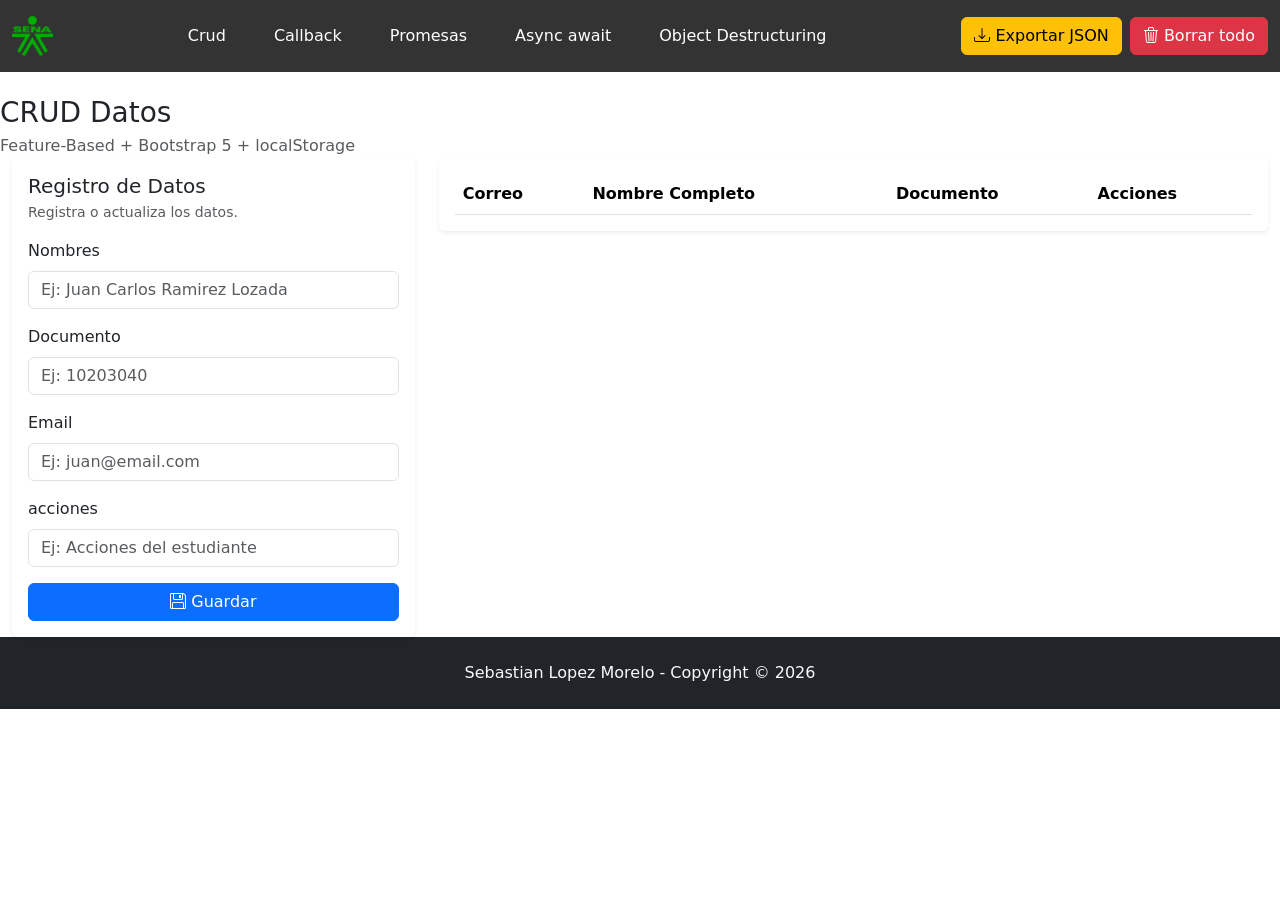
==== index.html @ 9f65f01b "Update and rename index .html to index.html" ====
<!DOCTYPE html>
<html lang="es-CO">

<head>
    <meta charset="UTF-8">
    <meta name="viewport" content="width=device-width, initial-scale=1.0">
    <title>CRUD Datos | Feature-Based + Bootstrap 5</title>
    <!--Favicon-->
    <link rel="shortcut icon" href="logosena.png" type="image/x-icon">
    <link rel="stylesheet" href="styles.css">
    <!-- Link Favicon Ctrl + Shift + R (Chrome cacheándolo)-->

    <!--SEO Tags-->
    <meta name="author" content="CRUD Datos | Feature-Based + Bootstrap 5">
    <meta name="description" content="Aplicativo web Bootstrap">
    <meta name="keywords" content="SENA, sena, Sena">

    <!--Optimization Tags-->
    <meta name="theme-color" content="#000000">
    <meta name="MobileOptimized" content="width">
    <meta name="HandhledFriendly" content="true">
    <meta name="mobile-web-app-capable" content="yes">
    <meta name="apple-mobile-web-app-status-bar-style" content="black-traslucent">

    <!-- Bootstrap 5 CSS -->
    <link href="https://cdn.jsdelivr.net/npm/bootstrap@5.3.3/dist/css/bootstrap.min.css" rel="stylesheet"
        integrity="sha384-QWTKZyjpPEjISv5WaRU9OFeRpok6YctnYmDr5pNlyT2bRjXh0JMhjY6hW+ALEwIH" crossorigin="anonymous" />

    <link rel="stylesheet" href="styles.css">

    <!-- Bootstrap Icons -->
    <link href="https://cdn.jsdelivr.net/npm/bootstrap-icons@1.11.3/font/bootstrap-icons.min.css" rel="stylesheet" />
</head>

<body>

    <header
        class="container-fluid py-3 d-flex flex-column flex-md-row justify-content-between align-items-md-center gap-3 mb-4"
        style="background-color: rgb(52, 51, 51);">
        <img src="logosena.png" alt="Logo SENA" class="logo"  class="img-fluid" style="height: 40px;"> 

        <div class="d-flex gap-5">
            <a href="index .html" class="text-white text-decoration-none">Crud</a>
            <a href="callback.html" class="text-white text-decoration-none">Callback</a>
            <a href="promesas.html" class="text-white text-decoration-none">Promesas</a>
            <a href="asyncawait.html" class="text-white text-decoration-none">Async await</a>
            <a href="objectdestructuring.html" class="text-white text-decoration-none">Object Destructuring</a>
        </div>
        <div class="d-flex gap-2">
            <button class="btn btn-warning" id="btnExportar">
                <i class="bi bi-download"></i> Exportar JSON
            </button>
            <button class="btn btn-danger" id="btnBorrarTodo">
                <i class="bi bi-trash3"></i> Borrar todo
            </button>
        </div>
    </header>


    <div>
        <p class="h3 mb-1">CRUD Datos</p>
        <p class="text-muted mb-0">Feature-Based + Bootstrap 5 + localStorage</p>
    </div>

    <main class="container-fluid">
        <div class="row g-4">

            <!-- FORM -->
            <div class="col-12 col-lg-4">
                <div class="card border-0 shadow-sm">
                    <div class="card-body">
                        <h2 class="h5 mb-1">Registro de Datos</h2>
                        <p class="text-muted small mb-3">Registra o actualiza los datos.</p>

                        <form id="studentForm" autocomplete="off">
                            <input type="hidden" id="studentId" />

                            <div class="mb-3">
                                <label class="form-label">Nombres</label>
                                <input class="form-control" id="name" required
                                    placeholder="Ej: Juan Carlos Ramirez Lozada" />
                            </div>

                            <div class="mb-3">
                                <label class="form-label">Documento</label>
                                <input class="form-control" id="doc" required placeholder="Ej: 10203040" />
                            </div>

                            <div class="mb-3">
                                <label class="form-label">Email</label>
                                <input type="email" class="form-control" id="email" required
                                    placeholder="Ej: juan@email.com" />
                            </div>

                            <div class="mb-3">
                                <label class="form-label">acciones</label>
                                <input type="number" class="form-control" id="accio" required
                                    placeholder="Ej: Acciones del estudiante" />
                            </div>

                            <div class="d-grid gap-2">
                                <!-- IMPORTANTE: type="button" para evitar recarga -->
                                <button class="btn btn-primary" type="button" id="btnAdd" onclick="addData()">
                                    <i class="bi bi-floppy"></i> Guardar
                                </button>

                                <button class="btn btn-outline-warning" type="button" id="btnUpdate">
                                    <i class="bi bi-arrow-counterclockwise"></i> Editar
                                </button>
                            </div>
                        </form>
                    </div>
                </div>
            </div>

            <!-- TABLE -->
            <div class="col-12 col-lg-8">
                <div class="card border-0 shadow-sm">
                    <div class="card-body">

                        <div class="table-responsive" id="tableData">
                            <table class="table table-striped table-hover align-middle mb-0">
                                <thead>
                                    <tr>
                                        <th scope="col">Correo</th>
                                        <th scope="col">Nombre Completo</th>
                                        <th scope="col">Documento</th>
                                        <th scope="col">Acciones</th>
                                    </tr>
                                </thead>
                                <tbody></tbody>
                            </table>
                        </div>
                        <div id="emptyState" class="text-center py-4 d-none"></div>
                    </div>
                </div>
            </div>

        </div>
    </main>

    <footer class="bg-dark">
        <p class="py-4 text-center text-light mb-0">Sebastian Lopez Morelo - Copyright © 2026</p>
    </footer>

    <!-- Bootstrap 5 JS Bundle -->
    <script src="https://cdn.jsdelivr.net/npm/bootstrap@5.3.3/dist/js/bootstrap.bundle.min.js"
        integrity="sha384-YvpcrYf0tY3lHB60NNkmXc5s9fDVZLESaAA55NDzOxhy9GkcIdslK1eN7N6jIeHz" crossorigin="anonymous">
        </script>
    <script src="main.js"></script>

</body>

</html>
---- styles.css ----
#btnUpdate {
  display: none;
}
---- styles.css ----
#btnUpdate {
  display: none;
}
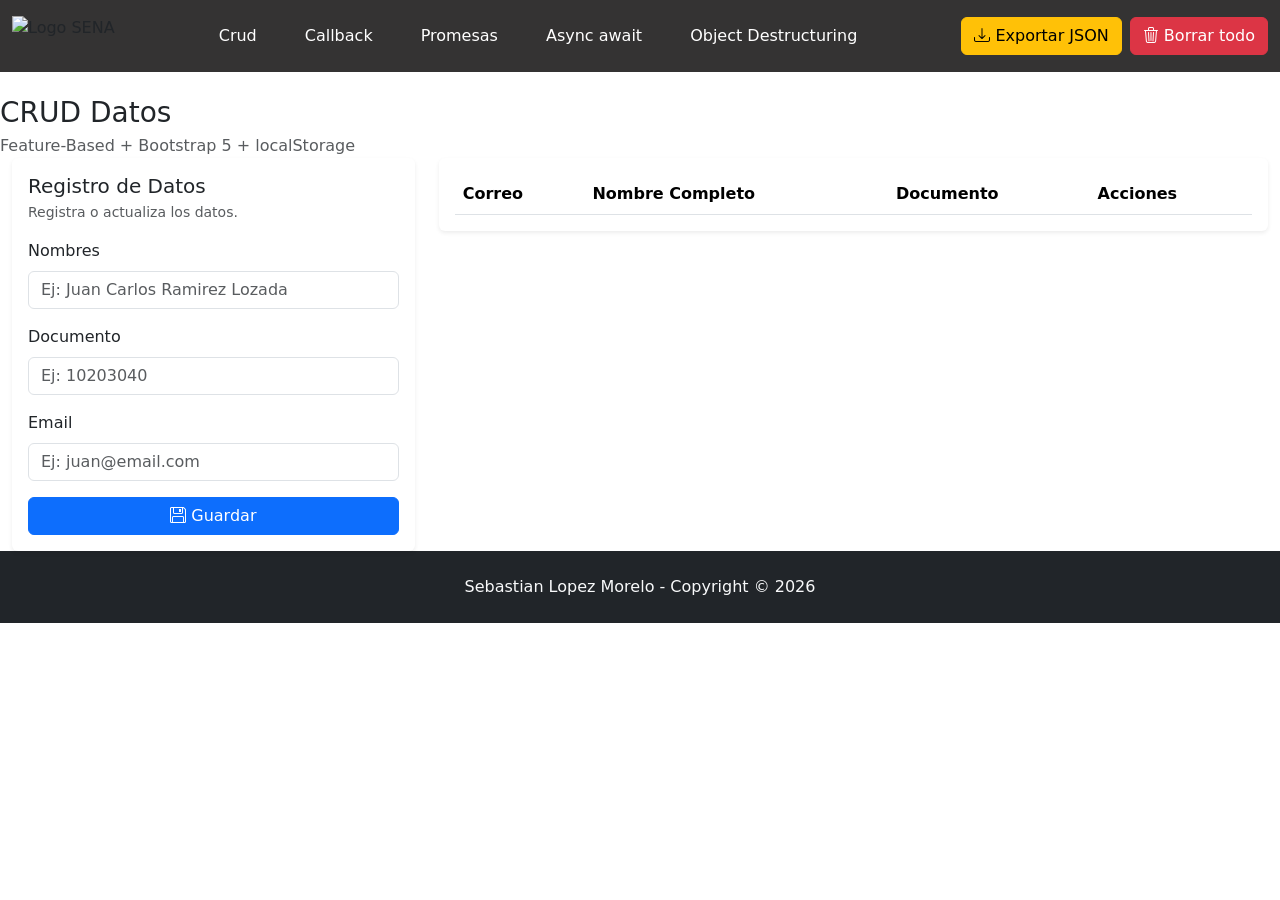
==== commit e95311d4: "Primer commit" ====
--- a/index.html
+++ b/index.html
@@ -1,154 +1,150 @@
-<!DOCTYPE html>
-<html lang="es-CO">
-
-<head>
-    <meta charset="UTF-8">
-    <meta name="viewport" content="width=device-width, initial-scale=1.0">
-    <title>CRUD Datos | Feature-Based + Bootstrap 5</title>
-    <!--Favicon-->
-    <link rel="shortcut icon" href="logosena.png" type="image/x-icon">
-    <link rel="stylesheet" href="styles.css">
-    <!-- Link Favicon Ctrl + Shift + R (Chrome cacheándolo)-->
-
-    <!--SEO Tags-->
-    <meta name="author" content="CRUD Datos | Feature-Based + Bootstrap 5">
-    <meta name="description" content="Aplicativo web Bootstrap">
-    <meta name="keywords" content="SENA, sena, Sena">
-
-    <!--Optimization Tags-->
-    <meta name="theme-color" content="#000000">
-    <meta name="MobileOptimized" content="width">
-    <meta name="HandhledFriendly" content="true">
-    <meta name="mobile-web-app-capable" content="yes">
-    <meta name="apple-mobile-web-app-status-bar-style" content="black-traslucent">
-
-    <!-- Bootstrap 5 CSS -->
-    <link href="https://cdn.jsdelivr.net/npm/bootstrap@5.3.3/dist/css/bootstrap.min.css" rel="stylesheet"
-        integrity="sha384-QWTKZyjpPEjISv5WaRU9OFeRpok6YctnYmDr5pNlyT2bRjXh0JMhjY6hW+ALEwIH" crossorigin="anonymous" />
-
-    <link rel="stylesheet" href="styles.css">
-
-    <!-- Bootstrap Icons -->
-    <link href="https://cdn.jsdelivr.net/npm/bootstrap-icons@1.11.3/font/bootstrap-icons.min.css" rel="stylesheet" />
-</head>
-
-<body>
-
-    <header
-        class="container-fluid py-3 d-flex flex-column flex-md-row justify-content-between align-items-md-center gap-3 mb-4"
-        style="background-color: rgb(52, 51, 51);">
-        <img src="logosena.png" alt="Logo SENA" class="logo"  class="img-fluid" style="height: 40px;"> 
-
-        <div class="d-flex gap-5">
-            <a href="index .html" class="text-white text-decoration-none">Crud</a>
-            <a href="callback.html" class="text-white text-decoration-none">Callback</a>
-            <a href="promesas.html" class="text-white text-decoration-none">Promesas</a>
-            <a href="asyncawait.html" class="text-white text-decoration-none">Async await</a>
-            <a href="objectdestructuring.html" class="text-white text-decoration-none">Object Destructuring</a>
-        </div>
-        <div class="d-flex gap-2">
-            <button class="btn btn-warning" id="btnExportar">
-                <i class="bi bi-download"></i> Exportar JSON
-            </button>
-            <button class="btn btn-danger" id="btnBorrarTodo">
-                <i class="bi bi-trash3"></i> Borrar todo
-            </button>
-        </div>
-    </header>
-
-
-    <div>
-        <p class="h3 mb-1">CRUD Datos</p>
-        <p class="text-muted mb-0">Feature-Based + Bootstrap 5 + localStorage</p>
-    </div>
-
-    <main class="container-fluid">
-        <div class="row g-4">
-
-            <!-- FORM -->
-            <div class="col-12 col-lg-4">
-                <div class="card border-0 shadow-sm">
-                    <div class="card-body">
-                        <h2 class="h5 mb-1">Registro de Datos</h2>
-                        <p class="text-muted small mb-3">Registra o actualiza los datos.</p>
-
-                        <form id="studentForm" autocomplete="off">
-                            <input type="hidden" id="studentId" />
-
-                            <div class="mb-3">
-                                <label class="form-label">Nombres</label>
-                                <input class="form-control" id="name" required
-                                    placeholder="Ej: Juan Carlos Ramirez Lozada" />
-                            </div>
-
-                            <div class="mb-3">
-                                <label class="form-label">Documento</label>
-                                <input class="form-control" id="doc" required placeholder="Ej: 10203040" />
-                            </div>
-
-                            <div class="mb-3">
-                                <label class="form-label">Email</label>
-                                <input type="email" class="form-control" id="email" required
-                                    placeholder="Ej: juan@email.com" />
-                            </div>
-
-                            <div class="mb-3">
-                                <label class="form-label">acciones</label>
-                                <input type="number" class="form-control" id="accio" required
-                                    placeholder="Ej: Acciones del estudiante" />
-                            </div>
-
-                            <div class="d-grid gap-2">
-                                <!-- IMPORTANTE: type="button" para evitar recarga -->
-                                <button class="btn btn-primary" type="button" id="btnAdd" onclick="addData()">
-                                    <i class="bi bi-floppy"></i> Guardar
-                                </button>
-
-                                <button class="btn btn-outline-warning" type="button" id="btnUpdate">
-                                    <i class="bi bi-arrow-counterclockwise"></i> Editar
-                                </button>
-                            </div>
-                        </form>
-                    </div>
-                </div>
-            </div>
-
-            <!-- TABLE -->
-            <div class="col-12 col-lg-8">
-                <div class="card border-0 shadow-sm">
-                    <div class="card-body">
-
-                        <div class="table-responsive" id="tableData">
-                            <table class="table table-striped table-hover align-middle mb-0">
-                                <thead>
-                                    <tr>
-                                        <th scope="col">Correo</th>
-                                        <th scope="col">Nombre Completo</th>
-                                        <th scope="col">Documento</th>
-                                        <th scope="col">Acciones</th>
-                                    </tr>
-                                </thead>
-                                <tbody></tbody>
-                            </table>
-                        </div>
-                        <div id="emptyState" class="text-center py-4 d-none"></div>
-                    </div>
-                </div>
-            </div>
-
-        </div>
-    </main>
-
-    <footer class="bg-dark">
-        <p class="py-4 text-center text-light mb-0">Sebastian Lopez Morelo - Copyright © 2026</p>
-    </footer>
-
-    <!-- Bootstrap 5 JS Bundle -->
-    <script src="https://cdn.jsdelivr.net/npm/bootstrap@5.3.3/dist/js/bootstrap.bundle.min.js"
-        integrity="sha384-YvpcrYf0tY3lHB60NNkmXc5s9fDVZLESaAA55NDzOxhy9GkcIdslK1eN7N6jIeHz" crossorigin="anonymous">
-        </script>
-    <script src="main.js"></script>
-
-</body>
-
-</html>
+<!DOCTYPE html>
+<html lang="es-CO">
+
+<head>
+    <meta charset="UTF-8">
+    <meta name="viewport" content="width=device-width, initial-scale=1.0">
+    <title>CRUD Datos | Feature-Based + Bootstrap 5</title>
+    <!--Favicon-->
+    <link rel="shortcut icon" href="public/img/java.png" type="image/x-icon">
+    <link rel="stylesheet" href="src/shared/styles/styles.css">
+    <!-- Link Favicon Ctrl + Shift + R (Chrome cacheándolo)-->
+
+    <!--SEO Tags-->
+    <meta name="author" content="CRUD Datos | Feature-Based + Bootstrap 5">
+    <meta name="description" content="Aplicativo web Bootstrap">
+    <meta name="keywords" content="SENA, sena, Sena">
+
+    <!--Optimization Tags-->
+    <meta name="theme-color" content="#000000">
+    <meta name="MobileOptimized" content="width">
+    <meta name="HandhledFriendly" content="true">
+    <meta name="mobile-web-app-capable" content="yes">
+    <meta name="apple-mobile-web-app-status-bar-style" content="black-traslucent">
+
+    <!-- Bootstrap 5 CSS -->
+    <link href="https://cdn.jsdelivr.net/npm/bootstrap@5.3.3/dist/css/bootstrap.min.css" rel="stylesheet"
+        integrity="sha384-QWTKZyjpPEjISv5WaRU9OFeRpok6YctnYmDr5pNlyT2bRjXh0JMhjY6hW+ALEwIH" crossorigin="anonymous" />
+
+    <link rel="stylesheet" href="src/shared/styles/styles.css">
+
+    <!-- Bootstrap Icons -->
+    <link href="https://cdn.jsdelivr.net/npm/bootstrap-icons@1.11.3/font/bootstrap-icons.min.css" rel="stylesheet" />
+</head>
+
+<body>
+
+    <header
+        class="container-fluid py-3 d-flex flex-column flex-md-row justify-content-between align-items-md-center gap-3 mb-4"
+        style="background-color: rgb(52, 51, 51);">
+        <img src="public/img/java.png" alt="Logo SENA" class="logo" class="img-fluid" style="height: 40px;">
+
+        <div class="d-flex gap-5">
+            <a href="index.html" class="text-white text-decoration-none">Crud</a>
+            <a href="src/feature/callback/callback.html" class="text-white text-decoration-none">Callback</a>
+            <a href="src/feature/promesas/promesas.html" class="text-white text-decoration-none">Promesas</a>
+            <a href="src/feature/asyncawait/asyncawait.html" class="text-white text-decoration-none">Async await</a>
+            <a href="src/feature/objectdestructuring/objectdestructuring.html" class="text-white text-decoration-none">Object Destructuring</a>
+        </div>
+        <div class="d-flex gap-2">
+            <button class="btn btn-warning" id="btnExportar">
+                <i class="bi bi-download"></i> Exportar JSON
+            </button>
+            <button class="btn btn-danger" id="btnBorrarTodo">
+                <i class="bi bi-trash3"></i> Borrar todo
+            </button>
+        </div>
+    </header>
+
+
+    <div>
+        <p class="h3 mb-1">CRUD Datos</p>
+        <p class="text-muted mb-0">Feature-Based + Bootstrap 5 + localStorage</p>
+    </div>
+
+    <main class="container-fluid">
+        <div class="row g-4">
+
+            <!-- FORM -->
+            <div class="col-12 col-lg-4">
+                <div class="card border-0 shadow-sm">
+                    <div class="card-body">
+                        <h2 class="h5 mb-1">Registro de Datos</h2>
+                        <p class="text-muted small mb-3">Registra o actualiza los datos.</p>
+
+                        <form id="studentForm" autocomplete="off">
+                            <input type="hidden" id="studentId" />
+
+                            <div class="mb-3">
+                                <label class="form-label">Nombres</label>
+                                <input class="form-control" id="name" required
+                                    placeholder="Ej: Juan Carlos Ramirez Lozada" />
+                            </div>
+
+                            <div class="mb-3">
+                                <label class="form-label">Documento</label>
+                                <input class="form-control" id="doc" required placeholder="Ej: 10203040" />
+                            </div>
+
+                            <div class="mb-3">
+                                <label class="form-label">Email</label>
+                                <input type="email" class="form-control" id="email" required
+                                    placeholder="Ej: juan@email.com" />
+                            </div>
+
+
+
+                            <div class="d-grid gap-2">
+                                <!-- IMPORTANTE: type="button" para evitar recarga -->
+                                <button class="btn btn-primary" type="button" id="btnAdd" onclick="addData()">
+                                    <i class="bi bi-floppy"></i> Guardar
+                                </button>
+
+                                <button class="btn btn-outline-warning" type="button" id="btnUpdate">
+                                    <i class="bi bi-arrow-counterclockwise"></i> Editar
+                                </button>
+                            </div>
+                        </form>
+                    </div>
+                </div>
+            </div>
+
+            <!-- TABLE -->
+            <div class="col-12 col-lg-8">
+                <div class="card border-0 shadow-sm">
+                    <div class="card-body">
+
+                        <div class="table-responsive" id="tableData">
+                            <table class="table table-striped table-hover align-middle mb-0">
+                                <thead>
+                                    <tr>
+                                        <th scope="col">Correo</th>
+                                        <th scope="col">Nombre Completo</th>
+                                        <th scope="col">Documento</th>
+                                        <th scope="col">Acciones</th>
+                                    </tr>
+                                </thead>
+                                <tbody></tbody>
+                            </table>
+                        </div>
+                        <div id="emptyState" class="text-center py-4 d-none"></div>
+                    </div>
+                </div>
+            </div>
+
+        </div>
+    </main>
+
+    <footer class="bg-dark">
+        <p class="py-4 text-center text-light mb-0">Sebastian Lopez Morelo - Copyright © 2026</p>
+    </footer>
+
+    <!-- Bootstrap 5 JS Bundle -->
+    <script src="https://cdn.jsdelivr.net/npm/bootstrap@5.3.3/dist/js/bootstrap.bundle.min.js"
+        integrity="sha384-YvpcrYf0tY3lHB60NNkmXc5s9fDVZLESaAA55NDzOxhy9GkcIdslK1eN7N6jIeHz" crossorigin="anonymous">
+        </script>
+    <script src="src/feature/crud/main.js"></script>
+
+</body>
+
+</html>
--- a/src/shared/styles/styles.css
+++ b/src/shared/styles/styles.css
@@ -0,0 +1,3 @@
+#btnUpdate {
+  display: none;
+}
--- a/src/shared/styles/styles.css
+++ b/src/shared/styles/styles.css
@@ -0,0 +1,3 @@
+#btnUpdate {
+  display: none;
+}
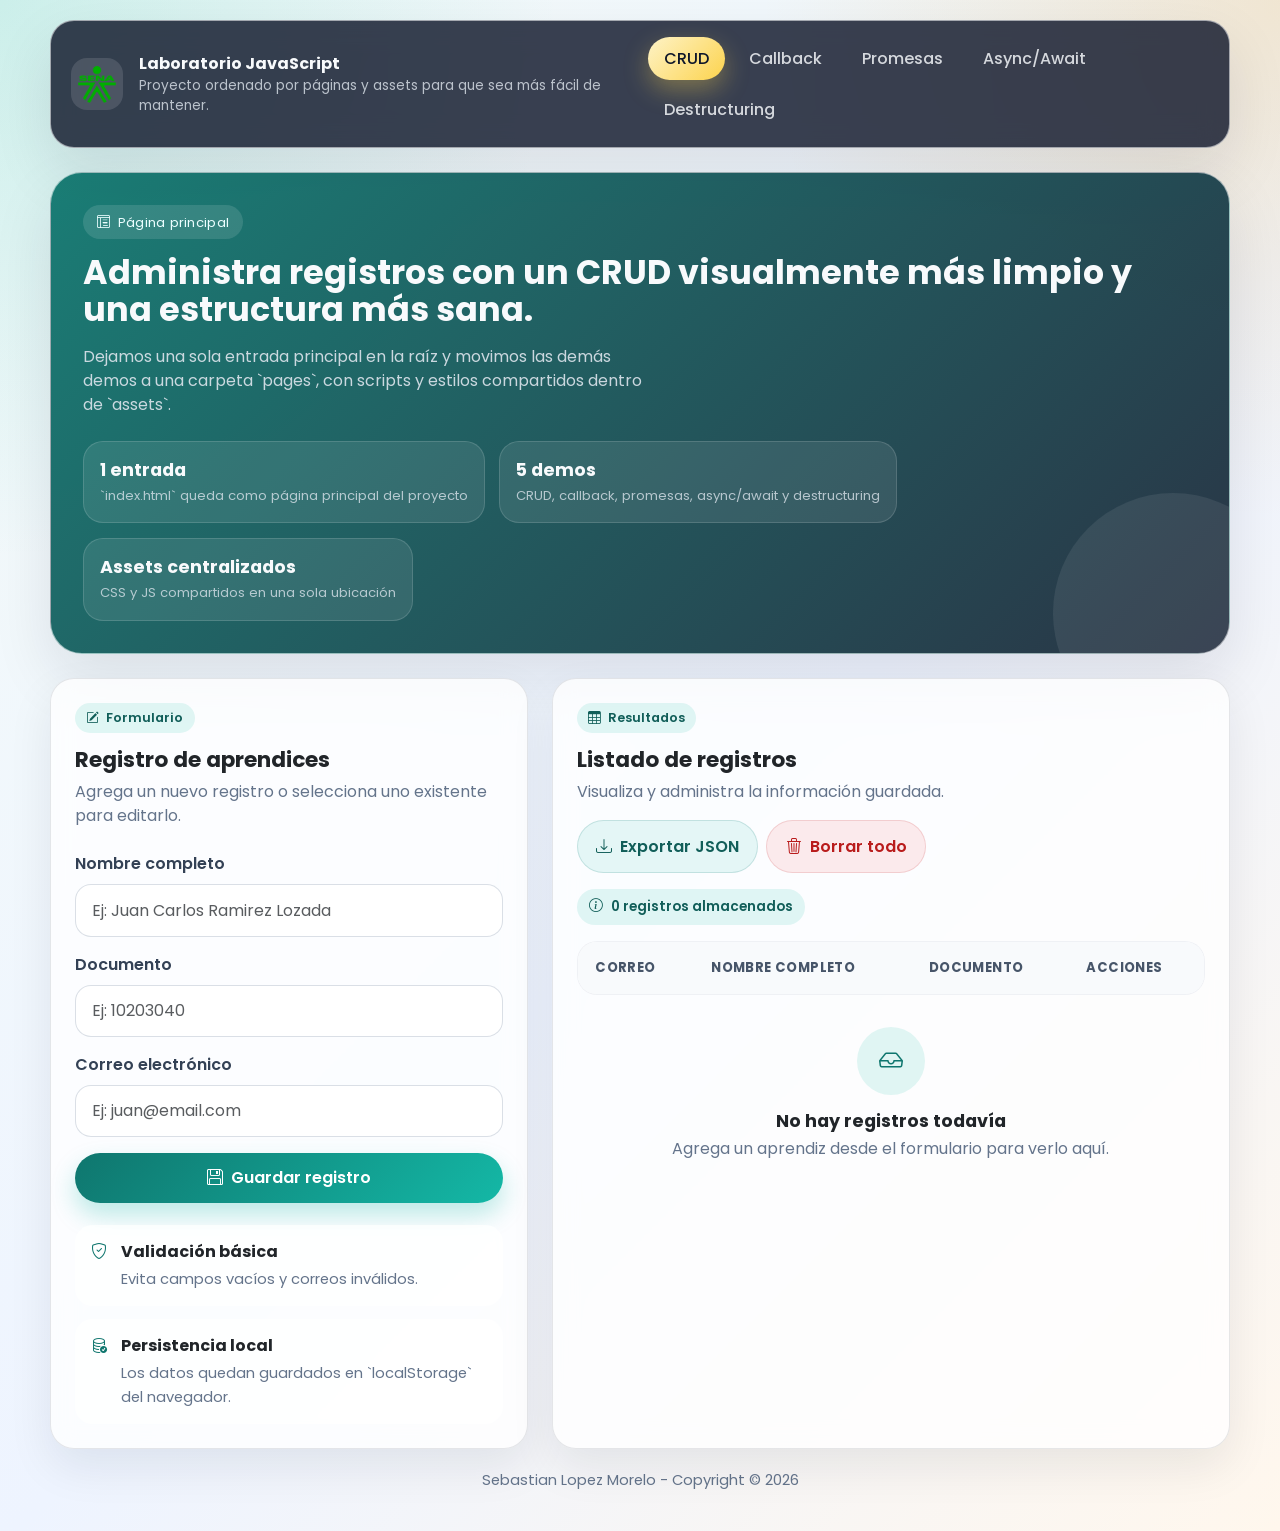
==== commit 8d1c25cd: "Fix and Change System" ====
--- a/index.html
+++ b/index.html
@@ -4,147 +4,185 @@
 <head>
     <meta charset="UTF-8">
     <meta name="viewport" content="width=device-width, initial-scale=1.0">
-    <title>CRUD Datos | Feature-Based + Bootstrap 5</title>
-    <!--Favicon-->
-    <link rel="shortcut icon" href="public/img/java.png" type="image/x-icon">
-    <link rel="stylesheet" href="src/shared/styles/styles.css">
-    <!-- Link Favicon Ctrl + Shift + R (Chrome cacheándolo)-->
-
-    <!--SEO Tags-->
-    <meta name="author" content="CRUD Datos | Feature-Based + Bootstrap 5">
-    <meta name="description" content="Aplicativo web Bootstrap">
-    <meta name="keywords" content="SENA, sena, Sena">
-
-    <!--Optimization Tags-->
-    <meta name="theme-color" content="#000000">
-    <meta name="MobileOptimized" content="width">
-    <meta name="HandhledFriendly" content="true">
-    <meta name="mobile-web-app-capable" content="yes">
-    <meta name="apple-mobile-web-app-status-bar-style" content="black-traslucent">
-
-    <!-- Bootstrap 5 CSS -->
+    <title>Laboratorio JavaScript | CRUD</title>
+    <meta name="author" content="Sebastian Lopez Morelo">
+    <meta name="description" content="Aplicativo web con ejercicios de CRUD, callback, promesas, async/await y destructuring">
+    <meta name="keywords" content="SENA, bootstrap, javascript, crud">
+    <meta name="theme-color" content="#0f172a">
+    <link rel="shortcut icon" href="logosena.png" type="image/x-icon">
+    <link rel="preconnect" href="https://fonts.googleapis.com">
+    <link rel="preconnect" href="https://fonts.gstatic.com" crossorigin>
+    <link href="https://fonts.googleapis.com/css2?family=Poppins:wght@400;500;600;700&display=swap"
+        rel="stylesheet">
     <link href="https://cdn.jsdelivr.net/npm/bootstrap@5.3.3/dist/css/bootstrap.min.css" rel="stylesheet"
-        integrity="sha384-QWTKZyjpPEjISv5WaRU9OFeRpok6YctnYmDr5pNlyT2bRjXh0JMhjY6hW+ALEwIH" crossorigin="anonymous" />
-
-    <link rel="stylesheet" href="src/shared/styles/styles.css">
-
-    <!-- Bootstrap Icons -->
-    <link href="https://cdn.jsdelivr.net/npm/bootstrap-icons@1.11.3/font/bootstrap-icons.min.css" rel="stylesheet" />
+        integrity="sha384-QWTKZyjpPEjISv5WaRU9OFeRpok6YctnYmDr5pNlyT2bRjXh0JMhjY6hW+ALEwIH" crossorigin="anonymous">
+    <link href="https://cdn.jsdelivr.net/npm/bootstrap-icons@1.11.3/font/bootstrap-icons.min.css" rel="stylesheet">
+    <link rel="stylesheet" href="assets/css/styles.css">
 </head>
 
 <body>
+    <div class="app-shell">
+        <header class="topbar mb-4">
+            <div class="d-flex flex-column flex-xl-row align-items-xl-center justify-content-between gap-3">
+                <div class="d-flex align-items-center gap-3">
+                    <img src="logosena.png" alt="Logo SENA" class="brand-mark">
+                    <div>
+                        <p class="brand-title">Laboratorio JavaScript</p>
+                        <p class="brand-copy">Proyecto ordenado por páginas y assets para que sea más fácil de mantener.</p>
+                    </div>
+                </div>
 
-    <header
-        class="container-fluid py-3 d-flex flex-column flex-md-row justify-content-between align-items-md-center gap-3 mb-4"
-        style="background-color: rgb(52, 51, 51);">
-        <img src="public/img/java.png" alt="Logo SENA" class="logo" class="img-fluid" style="height: 40px;">
+                <nav aria-label="Navegación principal">
+                    <ul class="nav nav-pills gap-2">
+                        <li class="nav-item"><a class="nav-link active" href="index.html">CRUD</a></li>
+                        <li class="nav-item"><a class="nav-link" href="pages/callback.html">Callback</a></li>
+                        <li class="nav-item"><a class="nav-link" href="pages/promesas.html">Promesas</a></li>
+                        <li class="nav-item"><a class="nav-link" href="pages/async-await.html">Async/Await</a></li>
+                        <li class="nav-item"><a class="nav-link" href="pages/object-destructuring.html">Destructuring</a></li>
+                    </ul>
+                </nav>
+            </div>
+        </header>
 
-        <div class="d-flex gap-5">
-            <a href="index.html" class="text-white text-decoration-none">Crud</a>
-            <a href="src/feature/callback/callback.html" class="text-white text-decoration-none">Callback</a>
-            <a href="src/feature/promesas/promesas.html" class="text-white text-decoration-none">Promesas</a>
-            <a href="src/feature/asyncawait/asyncawait.html" class="text-white text-decoration-none">Async await</a>
-            <a href="src/feature/objectdestructuring/objectdestructuring.html" class="text-white text-decoration-none">Object Destructuring</a>
-        </div>
-        <div class="d-flex gap-2">
-            <button class="btn btn-warning" id="btnExportar">
-                <i class="bi bi-download"></i> Exportar JSON
-            </button>
-            <button class="btn btn-danger" id="btnBorrarTodo">
-                <i class="bi bi-trash3"></i> Borrar todo
-            </button>
-        </div>
-    </header>
+        <section class="hero-panel mb-4">
+            <span class="hero-eyebrow"><i class="bi bi-layout-text-window-reverse"></i> Página principal</span>
+            <h1 class="hero-title">Administra registros con un CRUD visualmente más limpio y una estructura más sana.</h1>
+            <p class="hero-text">
+                Dejamos una sola entrada principal en la raíz y movimos las demás demos a una carpeta `pages`, con scripts y
+                estilos compartidos dentro de `assets`.
+            </p>
+            <div class="hero-stats">
+                <div class="stat-chip">
+                    <strong>1 entrada</strong>
+                    <span>`index.html` queda como página principal del proyecto</span>
+                </div>
+                <div class="stat-chip">
+                    <strong>5 demos</strong>
+                    <span>CRUD, callback, promesas, async/await y destructuring</span>
+                </div>
+                <div class="stat-chip">
+                    <strong>Assets centralizados</strong>
+                    <span>CSS y JS compartidos en una sola ubicación</span>
+                </div>
+            </div>
+        </section>
 
+        <main>
+            <div class="row g-4">
+                <div class="col-12 col-lg-5">
+                    <div class="card surface-card">
+                        <div class="card-body">
+                            <span class="section-kicker"><i class="bi bi-pencil-square"></i> Formulario</span>
+                            <h2 class="section-title">Registro de aprendices</h2>
+                            <p class="section-text">Agrega un nuevo registro o selecciona uno existente para editarlo.</p>
 
-    <div>
-        <p class="h3 mb-1">CRUD Datos</p>
-        <p class="text-muted mb-0">Feature-Based + Bootstrap 5 + localStorage</p>
-    </div>
+                            <form id="studentForm" autocomplete="off" class="mt-4">
+                                <input type="hidden" id="studentId">
 
-    <main class="container-fluid">
-        <div class="row g-4">
+                                <div class="mb-3">
+                                    <label class="form-label" for="name">Nombre completo</label>
+                                    <input class="form-control" id="name" required
+                                        placeholder="Ej: Juan Carlos Ramirez Lozada">
+                                </div>
 
-            <!-- FORM -->
-            <div class="col-12 col-lg-4">
-                <div class="card border-0 shadow-sm">
-                    <div class="card-body">
-                        <h2 class="h5 mb-1">Registro de Datos</h2>
-                        <p class="text-muted small mb-3">Registra o actualiza los datos.</p>
+                                <div class="mb-3">
+                                    <label class="form-label" for="doc">Documento</label>
+                                    <input class="form-control" id="doc" required placeholder="Ej: 10203040">
+                                </div>
 
-                        <form id="studentForm" autocomplete="off">
-                            <input type="hidden" id="studentId" />
+                                <div class="mb-3">
+                                    <label class="form-label" for="email">Correo electrónico</label>
+                                    <input type="email" class="form-control" id="email" required
+                                        placeholder="Ej: juan@email.com">
+                                </div>
 
-                            <div class="mb-3">
-                                <label class="form-label">Nombres</label>
-                                <input class="form-control" id="name" required
-                                    placeholder="Ej: Juan Carlos Ramirez Lozada" />
+                                <div class="d-grid gap-2">
+                                    <button class="btn btn-brand" type="button" id="btnAdd" onclick="addData()">
+                                        <i class="bi bi-floppy me-2"></i>Guardar registro
+                                    </button>
+                                    <button class="btn btn-outline-brand" type="button" id="btnUpdate" onclick="addData()">
+                                        <i class="bi bi-arrow-repeat me-2"></i>Actualizar registro
+                                    </button>
+                                </div>
+                            </form>
+
+                            <div class="info-list">
+                                <div class="info-item">
+                                    <i class="bi bi-shield-check"></i>
+                                    <div>
+                                        <strong>Validación básica</strong>
+                                        <span>Evita campos vacíos y correos inválidos.</span>
+                                    </div>
+                                </div>
+                                <div class="info-item">
+                                    <i class="bi bi-database-check"></i>
+                                    <div>
+                                        <strong>Persistencia local</strong>
+                                        <span>Los datos quedan guardados en `localStorage` del navegador.</span>
+                                    </div>
+                                </div>
+                            </div>
+                        </div>
+                    </div>
+                </div>
+
+                <div class="col-12 col-lg-7">
+                    <div class="card surface-card">
+                        <div class="card-body">
+                            <div class="results-header">
+                                <div>
+                                    <span class="section-kicker"><i class="bi bi-table"></i> Resultados</span>
+                                    <h2 class="section-title">Listado de registros</h2>
+                                    <p class="section-text">Visualiza y administra la información guardada.</p>
+                                </div>
+
+                                <div class="d-flex flex-wrap gap-2">
+                                    <button class="btn btn-soft" id="btnExportar" type="button">
+                                        <i class="bi bi-download me-2"></i>Exportar JSON
+                                    </button>
+                                    <button class="btn btn-danger-soft" id="btnBorrarTodo" type="button">
+                                        <i class="bi bi-trash3 me-2"></i>Borrar todo
+                                    </button>
+                                </div>
                             </div>
 
-                            <div class="mb-3">
-                                <label class="form-label">Documento</label>
-                                <input class="form-control" id="doc" required placeholder="Ej: 10203040" />
+                            <div class="results-meta mb-3">
+                                <i class="bi bi-info-circle"></i>
+                                <span id="recordsCounter">0 registros almacenados</span>
                             </div>
 
-                            <div class="mb-3">
-                                <label class="form-label">Email</label>
-                                <input type="email" class="form-control" id="email" required
-                                    placeholder="Ej: juan@email.com" />
+                            <div class="table-shell">
+                                <div class="table-responsive" id="tableData">
+                                    <table class="table align-middle">
+                                        <thead>
+                                            <tr>
+                                                <th scope="col">Correo</th>
+                                                <th scope="col">Nombre completo</th>
+                                                <th scope="col">Documento</th>
+                                                <th scope="col">Acciones</th>
+                                            </tr>
+                                        </thead>
+                                        <tbody></tbody>
+                                    </table>
+                                </div>
                             </div>
 
-
-
-                            <div class="d-grid gap-2">
-                                <!-- IMPORTANTE: type="button" para evitar recarga -->
-                                <button class="btn btn-primary" type="button" id="btnAdd" onclick="addData()">
-                                    <i class="bi bi-floppy"></i> Guardar
-                                </button>
-
-                                <button class="btn btn-outline-warning" type="button" id="btnUpdate">
-                                    <i class="bi bi-arrow-counterclockwise"></i> Editar
-                                </button>
-                            </div>
-                        </form>
+                            <div id="emptyState" class="empty-panel d-none"></div>
+                        </div>
                     </div>
                 </div>
             </div>
+        </main>
 
-            <!-- TABLE -->
-            <div class="col-12 col-lg-8">
-                <div class="card border-0 shadow-sm">
-                    <div class="card-body">
+        <footer class="site-footer">
+            <p class="mb-0">Sebastian Lopez Morelo - Copyright © 2026</p>
+        </footer>
+    </div>
 
-                        <div class="table-responsive" id="tableData">
-                            <table class="table table-striped table-hover align-middle mb-0">
-                                <thead>
-                                    <tr>
-                                        <th scope="col">Correo</th>
-                                        <th scope="col">Nombre Completo</th>
-                                        <th scope="col">Documento</th>
-                                        <th scope="col">Acciones</th>
-                                    </tr>
-                                </thead>
-                                <tbody></tbody>
-                            </table>
-                        </div>
-                        <div id="emptyState" class="text-center py-4 d-none"></div>
-                    </div>
-                </div>
-            </div>
-
-        </div>
-    </main>
-
-    <footer class="bg-dark">
-        <p class="py-4 text-center text-light mb-0">Sebastian Lopez Morelo - Copyright © 2026</p>
-    </footer>
-
-    <!-- Bootstrap 5 JS Bundle -->
     <script src="https://cdn.jsdelivr.net/npm/bootstrap@5.3.3/dist/js/bootstrap.bundle.min.js"
-        integrity="sha384-YvpcrYf0tY3lHB60NNkmXc5s9fDVZLESaAA55NDzOxhy9GkcIdslK1eN7N6jIeHz" crossorigin="anonymous">
-        </script>
-    <script src="src/feature/crud/main.js"></script>
-
+        integrity="sha384-YvpcrYf0tY3lHB60NNkmXc5s9fDVZLESaAA55NDzOxhy9GkcIdslK1eN7N6jIeHz"
+        crossorigin="anonymous"></script>
+    <script src="assets/js/crud.js"></script>
 </body>
 
-</html>+</html>
--- a/assets/css/styles.css
+++ b/assets/css/styles.css
@@ -0,0 +1,449 @@
+:root {
+  --brand-primary: #0f766e;
+  --brand-primary-dark: #115e59;
+  --brand-accent: #f59e0b;
+  --brand-surface: rgba(255, 255, 255, 0.78);
+  --brand-surface-strong: #ffffff;
+  --brand-border: rgba(15, 23, 42, 0.1);
+  --brand-text: #0f172a;
+  --brand-muted: #64748b;
+  --brand-success: #15803d;
+  --brand-danger: #b91c1c;
+  --page-gradient: linear-gradient(135deg, #f4fbf9 0%, #eef4ff 55%, #fff7ed 100%);
+  --shadow-soft: 0 24px 60px rgba(15, 23, 42, 0.1);
+  --shadow-card: 0 18px 45px rgba(15, 23, 42, 0.08);
+}
+
+* {
+  box-sizing: border-box;
+}
+
+body {
+  min-height: 100vh;
+  margin: 0;
+  color: var(--brand-text);
+  font-family: "Poppins", sans-serif;
+  background:
+    radial-gradient(circle at top left, rgba(20, 184, 166, 0.18), transparent 28%),
+    radial-gradient(circle at top right, rgba(245, 158, 11, 0.18), transparent 26%),
+    var(--page-gradient);
+}
+
+.app-shell {
+  width: min(1180px, calc(100% - 2rem));
+  margin: 0 auto;
+  padding: 1.25rem 0 2.5rem;
+}
+
+.topbar {
+  padding: 1rem 1.25rem;
+  border: 1px solid rgba(255, 255, 255, 0.55);
+  border-radius: 1.5rem;
+  background: rgba(15, 23, 42, 0.82);
+  backdrop-filter: blur(14px);
+  box-shadow: var(--shadow-soft);
+}
+
+.brand-mark {
+  width: 52px;
+  height: 52px;
+  object-fit: contain;
+  border-radius: 1rem;
+  background: rgba(255, 255, 255, 0.12);
+  padding: 0.45rem;
+}
+
+.brand-title {
+  margin: 0;
+  color: #f8fafc;
+  font-size: 1rem;
+  font-weight: 700;
+}
+
+.brand-copy {
+  margin: 0;
+  color: rgba(226, 232, 240, 0.78);
+  font-size: 0.85rem;
+}
+
+.nav-pills .nav-link {
+  border-radius: 999px;
+  color: rgba(248, 250, 252, 0.82);
+  font-weight: 500;
+  padding: 0.6rem 1rem;
+  transition: all 0.2s ease;
+}
+
+.nav-pills .nav-link:hover,
+.nav-pills .nav-link:focus-visible {
+  color: #fff;
+  background: rgba(255, 255, 255, 0.12);
+}
+
+.nav-pills .nav-link.active {
+  color: var(--brand-text);
+  background: linear-gradient(135deg, #fef3c7, #fcd34d);
+  box-shadow: 0 10px 24px rgba(252, 211, 77, 0.35);
+}
+
+.hero-panel {
+  position: relative;
+  overflow: hidden;
+  padding: 2rem;
+  border: 1px solid rgba(255, 255, 255, 0.55);
+  border-radius: 2rem;
+  background: linear-gradient(135deg, rgba(15, 118, 110, 0.95), rgba(30, 41, 59, 0.95));
+  box-shadow: var(--shadow-soft);
+}
+
+.hero-panel::after {
+  content: "";
+  position: absolute;
+  inset: auto -4rem -5rem auto;
+  width: 240px;
+  height: 240px;
+  border-radius: 50%;
+  background: rgba(255, 255, 255, 0.08);
+}
+
+.hero-eyebrow {
+  display: inline-flex;
+  align-items: center;
+  gap: 0.5rem;
+  margin-bottom: 1rem;
+  padding: 0.45rem 0.85rem;
+  border-radius: 999px;
+  color: #ecfeff;
+  background: rgba(255, 255, 255, 0.12);
+  font-size: 0.82rem;
+  letter-spacing: 0.02em;
+}
+
+.hero-title {
+  margin: 0;
+  color: #f8fafc;
+  font-size: clamp(1.9rem, 2.6vw, 3.3rem);
+  font-weight: 700;
+  line-height: 1.1;
+}
+
+.hero-text {
+  max-width: 56ch;
+  margin: 1rem 0 0;
+  color: rgba(226, 232, 240, 0.88);
+  font-size: 1rem;
+}
+
+.hero-stats {
+  display: flex;
+  flex-wrap: wrap;
+  gap: 0.9rem;
+  margin-top: 1.5rem;
+}
+
+.stat-chip {
+  min-width: 150px;
+  padding: 0.95rem 1rem;
+  border: 1px solid rgba(255, 255, 255, 0.14);
+  border-radius: 1.25rem;
+  background: rgba(255, 255, 255, 0.09);
+}
+
+.stat-chip strong {
+  display: block;
+  color: #f8fafc;
+  font-size: 1.1rem;
+}
+
+.stat-chip span {
+  color: rgba(226, 232, 240, 0.75);
+  font-size: 0.82rem;
+}
+
+.surface-card {
+  height: 100%;
+  border: 1px solid var(--brand-border);
+  border-radius: 1.5rem;
+  background: var(--brand-surface);
+  backdrop-filter: blur(12px);
+  box-shadow: var(--shadow-card);
+}
+
+.surface-card .card-body {
+  padding: 1.5rem;
+}
+
+.section-kicker {
+  display: inline-flex;
+  align-items: center;
+  gap: 0.45rem;
+  margin-bottom: 0.85rem;
+  padding: 0.35rem 0.7rem;
+  border-radius: 999px;
+  color: var(--brand-primary-dark);
+  background: rgba(20, 184, 166, 0.12);
+  font-size: 0.8rem;
+  font-weight: 600;
+}
+
+.section-title {
+  margin: 0;
+  font-size: 1.35rem;
+  font-weight: 700;
+}
+
+.section-text {
+  margin: 0.5rem 0 0;
+  color: var(--brand-muted);
+}
+
+.form-label {
+  color: #334155;
+  font-weight: 600;
+}
+
+.form-control {
+  padding: 0.82rem 1rem;
+  border: 1px solid rgba(148, 163, 184, 0.35);
+  border-radius: 1rem;
+  background: rgba(255, 255, 255, 0.92);
+}
+
+.form-control:focus {
+  border-color: rgba(15, 118, 110, 0.55);
+  box-shadow: 0 0 0 0.25rem rgba(15, 118, 110, 0.14);
+}
+
+.btn {
+  border-radius: 999px;
+  font-weight: 600;
+  padding: 0.82rem 1.15rem;
+}
+
+.btn-brand {
+  color: #fff;
+  border: none;
+  background: linear-gradient(135deg, var(--brand-primary), #14b8a6);
+  box-shadow: 0 12px 24px rgba(20, 184, 166, 0.28);
+}
+
+.btn-brand:hover,
+.btn-brand:focus-visible {
+  color: #fff;
+  background: linear-gradient(135deg, var(--brand-primary-dark), #0d9488);
+}
+
+.btn-soft {
+  color: var(--brand-primary-dark);
+  border: 1px solid rgba(15, 118, 110, 0.16);
+  background: rgba(20, 184, 166, 0.1);
+}
+
+.btn-soft:hover,
+.btn-soft:focus-visible {
+  color: var(--brand-primary-dark);
+  border-color: rgba(15, 118, 110, 0.28);
+  background: rgba(20, 184, 166, 0.16);
+}
+
+.btn-danger-soft {
+  color: var(--brand-danger);
+  border: 1px solid rgba(185, 28, 28, 0.14);
+  background: rgba(239, 68, 68, 0.1);
+}
+
+.btn-danger-soft:hover,
+.btn-danger-soft:focus-visible {
+  color: #fff;
+  background: #dc2626;
+}
+
+.btn-outline-brand {
+  color: var(--brand-primary-dark);
+  border: 1px solid rgba(15, 118, 110, 0.3);
+  background: transparent;
+}
+
+.btn-outline-brand:hover,
+.btn-outline-brand:focus-visible {
+  color: #fff;
+  background: var(--brand-primary);
+  border-color: var(--brand-primary);
+}
+
+.info-list {
+  display: grid;
+  gap: 0.85rem;
+  margin: 1.35rem 0 0;
+}
+
+.info-item {
+  display: flex;
+  align-items: flex-start;
+  gap: 0.85rem;
+  padding: 0.95rem 1rem;
+  border-radius: 1.1rem;
+  background: rgba(255, 255, 255, 0.72);
+}
+
+.info-item i {
+  color: var(--brand-primary);
+  font-size: 1rem;
+}
+
+.info-item strong {
+  display: block;
+  margin-bottom: 0.15rem;
+}
+
+.info-item span {
+  color: var(--brand-muted);
+  font-size: 0.92rem;
+}
+
+.results-header {
+  display: flex;
+  flex-wrap: wrap;
+  justify-content: space-between;
+  align-items: center;
+  gap: 1rem;
+  margin-bottom: 1rem;
+}
+
+.results-meta {
+  display: inline-flex;
+  align-items: center;
+  gap: 0.45rem;
+  padding: 0.5rem 0.8rem;
+  border-radius: 999px;
+  color: var(--brand-primary-dark);
+  background: rgba(20, 184, 166, 0.12);
+  font-size: 0.85rem;
+  font-weight: 600;
+}
+
+.table-shell {
+  overflow: hidden;
+  border: 1px solid rgba(148, 163, 184, 0.15);
+  border-radius: 1.25rem;
+  background: var(--brand-surface-strong);
+}
+
+.table {
+  margin-bottom: 0;
+}
+
+.table thead th {
+  border-bottom: none;
+  color: #475569;
+  background: #f8fafc;
+  font-size: 0.82rem;
+  font-weight: 700;
+  letter-spacing: 0.03em;
+  text-transform: uppercase;
+}
+
+.table > :not(caption) > * > * {
+  padding: 1rem 1.1rem;
+  border-bottom-color: rgba(226, 232, 240, 0.9);
+}
+
+.table tbody tr:last-child td {
+  border-bottom: none;
+}
+
+.record-actions {
+  display: flex;
+  flex-wrap: wrap;
+  gap: 0.55rem;
+}
+
+.empty-panel {
+  padding: 2rem 1rem 1rem;
+  text-align: center;
+}
+
+.empty-icon {
+  display: inline-grid;
+  place-items: center;
+  width: 68px;
+  height: 68px;
+  margin-bottom: 1rem;
+  border-radius: 50%;
+  color: var(--brand-primary);
+  background: rgba(20, 184, 166, 0.12);
+  font-size: 1.5rem;
+}
+
+.empty-panel h3 {
+  margin-bottom: 0.35rem;
+  font-size: 1.1rem;
+  font-weight: 700;
+}
+
+.empty-panel p {
+  margin: 0;
+  color: var(--brand-muted);
+}
+
+.status-banner {
+  border-radius: 1.1rem;
+  padding: 1rem 1.1rem;
+  font-weight: 600;
+}
+
+.status-success {
+  color: var(--brand-success);
+  background: rgba(34, 197, 94, 0.12);
+}
+
+.status-error {
+  color: var(--brand-danger);
+  background: rgba(239, 68, 68, 0.12);
+}
+
+.site-footer {
+  padding: 1.25rem 0 0;
+  color: #64748b;
+  font-size: 0.92rem;
+  text-align: center;
+}
+
+#btnUpdate {
+  display: none;
+}
+
+@media (max-width: 991.98px) {
+  .app-shell {
+    width: min(100% - 1rem, 1180px);
+  }
+
+  .hero-panel,
+  .surface-card .card-body {
+    padding: 1.25rem;
+  }
+
+  .results-header {
+    align-items: flex-start;
+  }
+}
+
+@media (max-width: 575.98px) {
+  .topbar {
+    padding: 1rem;
+  }
+
+  .hero-panel {
+    border-radius: 1.5rem;
+  }
+
+  .nav-pills .nav-link,
+  .btn {
+    width: 100%;
+    text-align: center;
+  }
+
+  .hero-stats {
+    display: grid;
+  }
+}
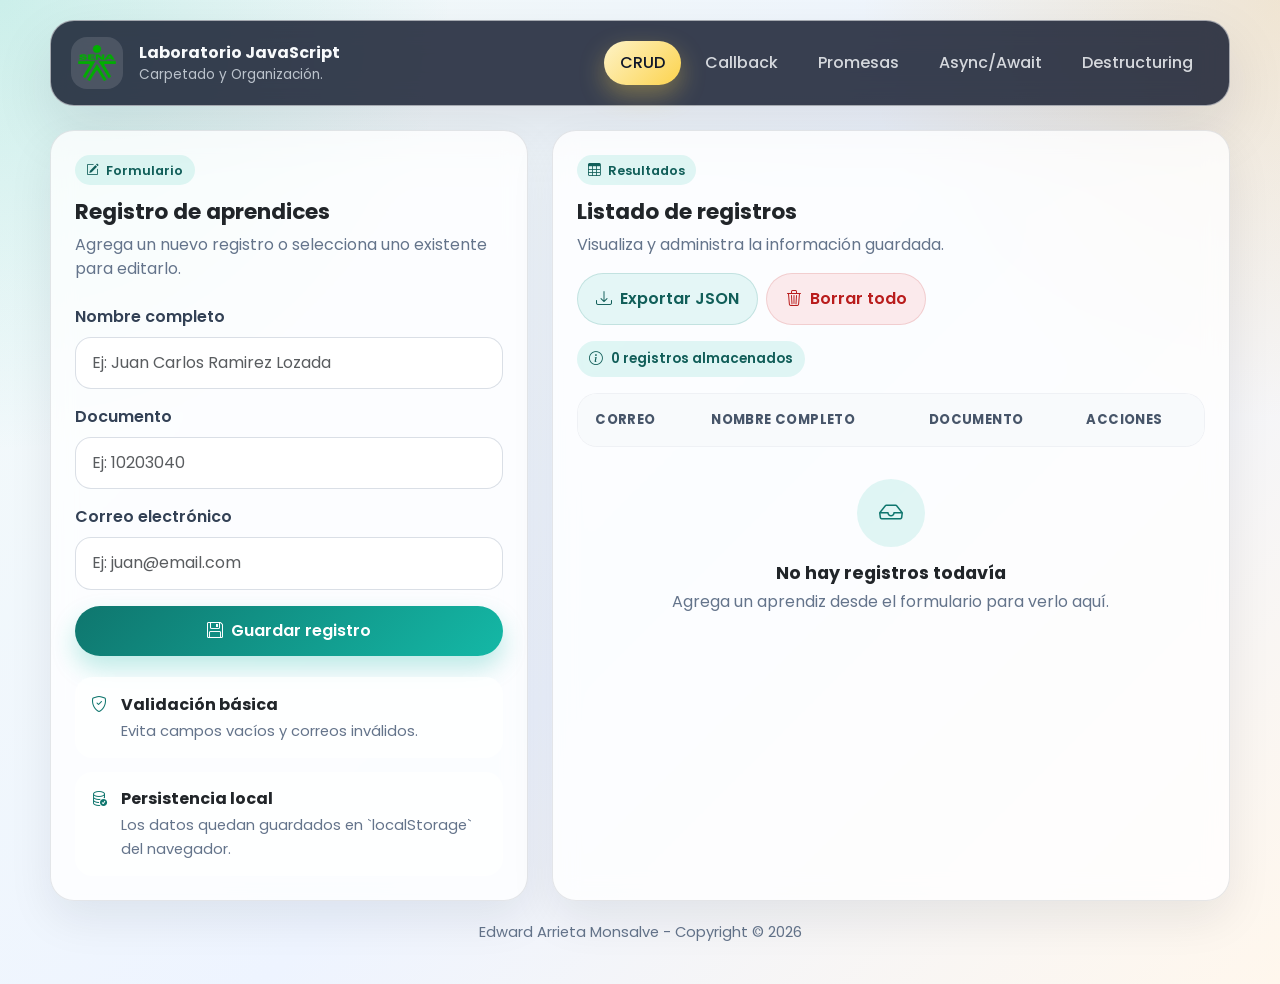
==== commit e33c6e23: "Fix and Change Names" ====
--- a/index.html
+++ b/index.html
@@ -5,7 +5,7 @@
     <meta charset="UTF-8">
     <meta name="viewport" content="width=device-width, initial-scale=1.0">
     <title>Laboratorio JavaScript | CRUD</title>
-    <meta name="author" content="Sebastian Lopez Morelo">
+    <meta name="author" content="Edward Arrieta Monsalve">
     <meta name="description" content="Aplicativo web con ejercicios de CRUD, callback, promesas, async/await y destructuring">
     <meta name="keywords" content="SENA, bootstrap, javascript, crud">
     <meta name="theme-color" content="#0f172a">
@@ -28,7 +28,7 @@
                     <img src="logosena.png" alt="Logo SENA" class="brand-mark">
                     <div>
                         <p class="brand-title">Laboratorio JavaScript</p>
-                        <p class="brand-copy">Proyecto ordenado por páginas y assets para que sea más fácil de mantener.</p>
+                        <p class="brand-copy">Carpetado y Organización.</p>
                     </div>
                 </div>
 
@@ -43,29 +43,6 @@
                 </nav>
             </div>
         </header>
-
-        <section class="hero-panel mb-4">
-            <span class="hero-eyebrow"><i class="bi bi-layout-text-window-reverse"></i> Página principal</span>
-            <h1 class="hero-title">Administra registros con un CRUD visualmente más limpio y una estructura más sana.</h1>
-            <p class="hero-text">
-                Dejamos una sola entrada principal en la raíz y movimos las demás demos a una carpeta `pages`, con scripts y
-                estilos compartidos dentro de `assets`.
-            </p>
-            <div class="hero-stats">
-                <div class="stat-chip">
-                    <strong>1 entrada</strong>
-                    <span>`index.html` queda como página principal del proyecto</span>
-                </div>
-                <div class="stat-chip">
-                    <strong>5 demos</strong>
-                    <span>CRUD, callback, promesas, async/await y destructuring</span>
-                </div>
-                <div class="stat-chip">
-                    <strong>Assets centralizados</strong>
-                    <span>CSS y JS compartidos en una sola ubicación</span>
-                </div>
-            </div>
-        </section>
 
         <main>
             <div class="row g-4">
@@ -175,7 +152,7 @@
         </main>
 
         <footer class="site-footer">
-            <p class="mb-0">Sebastian Lopez Morelo - Copyright © 2026</p>
+            <p class="mb-0">Edward Arrieta Monsalve - Copyright © 2026</p>
         </footer>
     </div>
 
